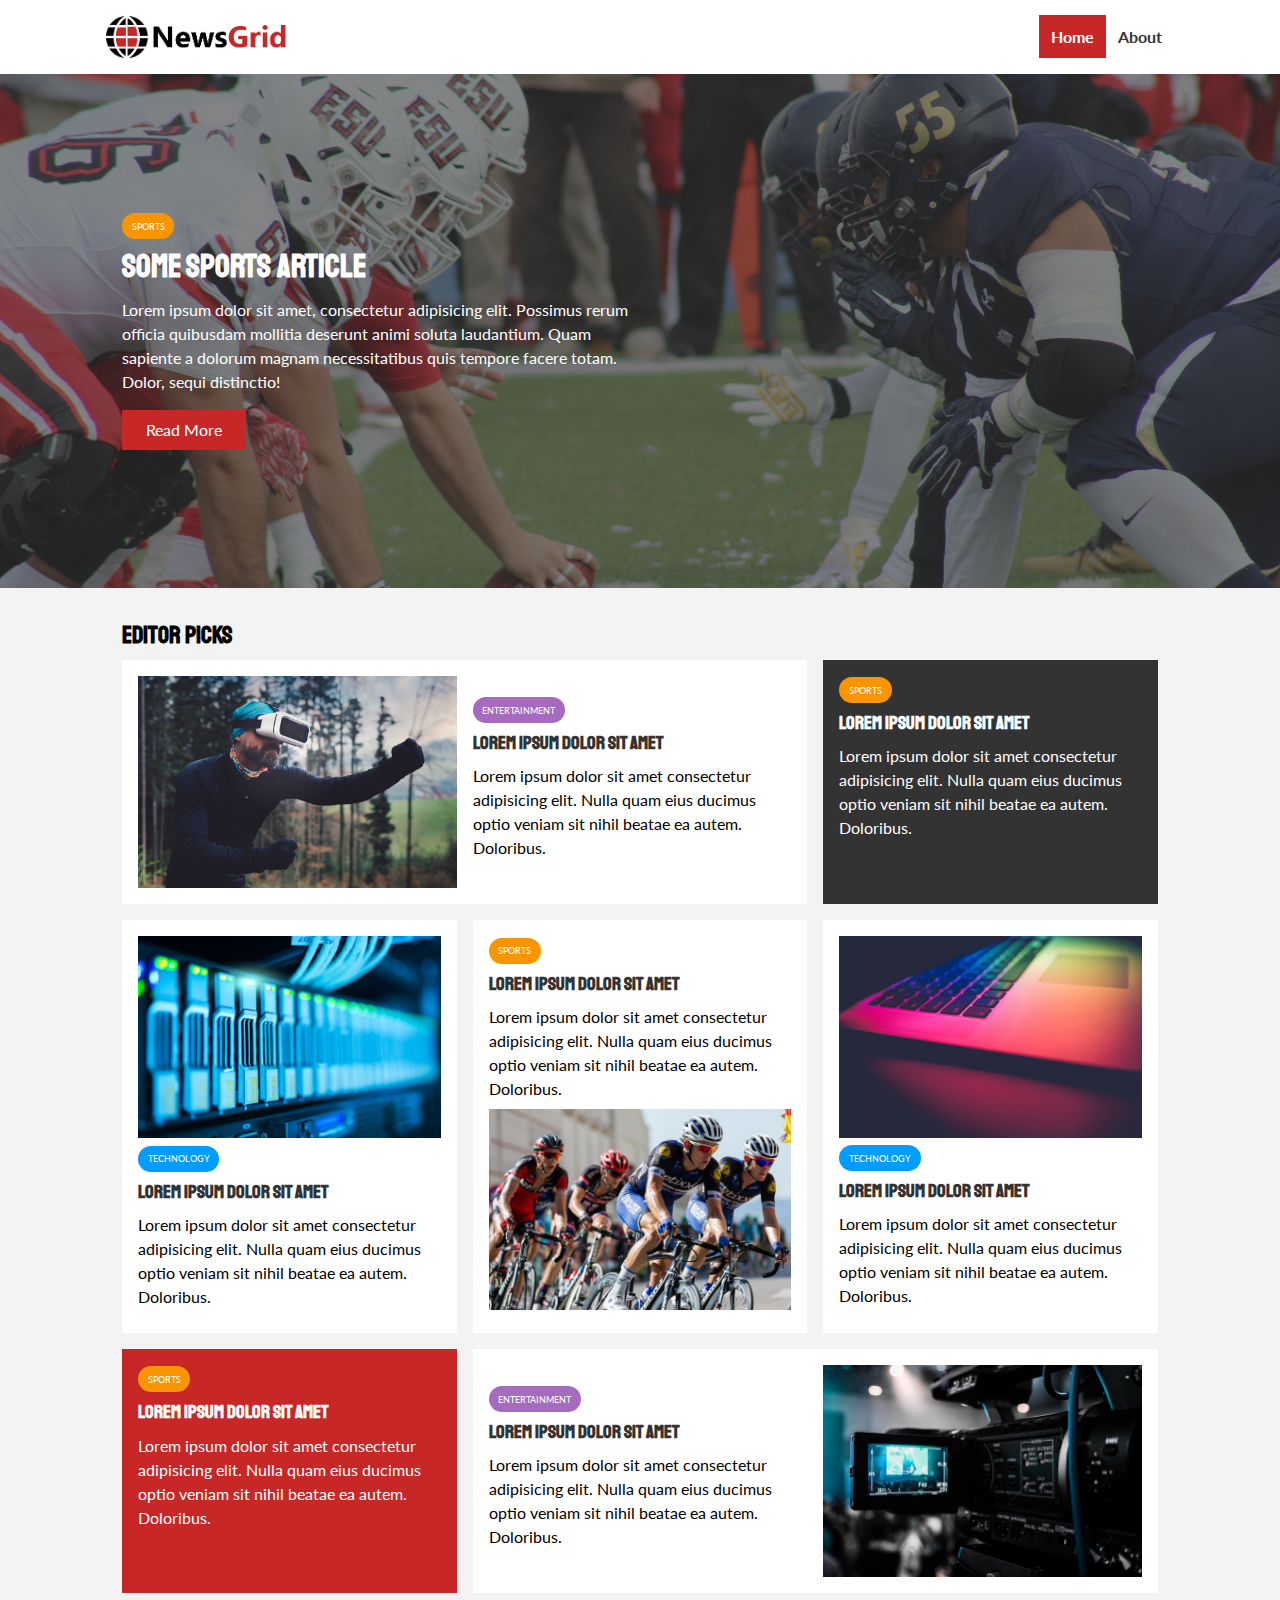
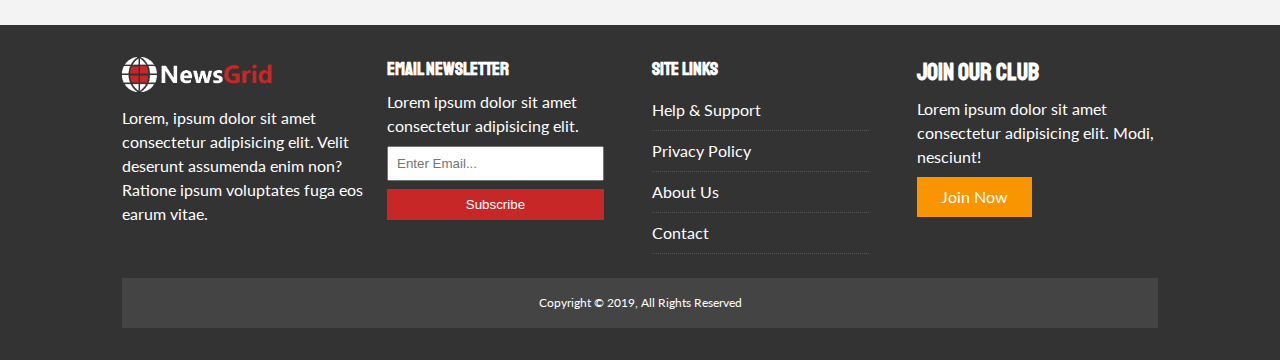
==== index.html @ 5ea155ee "main" ====
<!DOCTYPE html>
<html lang="en">
<head>
  <meta charset="UTF-8">
  <meta name="viewport" content="width=device-width, initial-scale=1.0">
  <meta http-equiv="X-UA-Compatible" content="ie=edge">
  <link rel="stylesheet" href="https://use.fontawesome.com/releases/v5.6.3/css/all.css" integrity="sha384-UHRtZLI+pbxtHCWp1t77Bi1L4ZtiqrqD80Kn4Z8NTSRyMA2Fd33n5dQ8lWUE00s/" crossorigin="anonymous">
  <link href="https://fonts.googleapis.com/css?family=Lato|Staatliches" rel="stylesheet">
  <link rel="stylesheet" href="style.css">
  <link rel="stylesheet" media="screen and (max-width: 768px)" href="mobile.css">
  <link rel="shortcut icon" type="image/x-icon" href="favicon.ico">
  <title>NewsGrid | Latest News</title>
</head>
<body>
  <nav id="main-nav">
    <div class="container">
      <img src="logo.png" alt="NewsGrid" class="logo">
      <div class="social">
        <a href="http://facebook.com" target="_blank"><i class="fab fa-facebook fa-2x"></i></a>
        <a href="http://twitter.com" target="_blank"><i class="fab fa-twitter fa-2x"></i></a>
        <a href="http://instagram.com" target="_blank"><i class="fab fa-instagram fa-2x"></i></a>
        <a href="http://youtube.com" target="_blank"><i class="fab fa-youtube fa-2x"></i></a>
      </div>
      <ul>
        <li><a class="current" href="index.html">Home</a></li>
        <li><a href="about.html">About</a></li>
      </ul>
    </div>
  </nav>

  <!-- Showcase -->
  <header id="showcase">
    <div class="container">
      <div class="showcase-container">
        <div class="showcase-content">
          <div class="category category-sports">Sports</div>
          <h1>Some Sports Article</h1>
          <p>Lorem ipsum dolor sit amet, consectetur adipisicing elit. Possimus rerum officia quibusdam mollitia deserunt animi soluta laudantium. Quam sapiente a dolorum magnam necessitatibus quis tempore facere totam. Dolor, sequi distinctio!</p>
          <a href="article.html" class="btn btn-primary">Read More</a>
        </div>
      </div>
    </div>
  </header>

  <!-- Home Articles -->
  <section id="home-articles" class="py-2">
    <div class="container">
        <h2>Editor Picks</h2>
        <div class="articles-container">
          <article class="card">
            <img src="ent1.jpg" alt="">
            <div>
              <div class="category category-ent">Entertainment</div>
              <h3>
                <a href="article.html">Lorem ipsum dolor sit amet</a>
              </h3>
              <p>Lorem ipsum dolor sit amet consectetur adipisicing elit. Nulla quam eius ducimus optio veniam sit nihil beatae ea autem. Doloribus.</p>
            </div>
          </article>
          <article class="card bg-dark">
            <div class="category category-sports">Sports</div>
            <h3>
              <a href="article.html">Lorem ipsum dolor sit amet</a>
            </h3>
            <p>Lorem ipsum dolor sit amet consectetur adipisicing elit. Nulla quam eius ducimus optio veniam sit nihil beatae ea autem. Doloribus.</p>
          </article>
          <article class="card">
            <img src="tech1.jpg" alt="">
            <div class="category category-tech">Technology</div>
            <h3>
              <a href="article.html">Lorem ipsum dolor sit amet</a>
            </h3>
            <p>Lorem ipsum dolor sit amet consectetur adipisicing elit. Nulla quam eius ducimus optio veniam sit nihil beatae ea autem. Doloribus.</p>
          </article>
          <article class="card">
            <div class="category category-sports">Sports</div>
            <h3>
              <a href="article.html">Lorem ipsum dolor sit amet</a>
            </h3>
            <p>Lorem ipsum dolor sit amet consectetur adipisicing elit. Nulla quam eius ducimus optio veniam sit nihil beatae ea autem. Doloribus.</p>
            <img src="sports1.jpg" alt="">
          </article>
          <article class="card">
            <img src="tech2.jpg" alt="">
            <div class="category category-tech">Technology</div>
            <h3>
              <a href="article.html">Lorem ipsum dolor sit amet</a>
            </h3>
            <p>Lorem ipsum dolor sit amet consectetur adipisicing elit. Nulla quam eius ducimus optio veniam sit nihil beatae ea autem. Doloribus.</p>
          </article>
          <article class="card bg-primary">
            <div class="category category-sports">Sports</div>
            <h3>
              <a href="article.html">Lorem ipsum dolor sit amet</a>
            </h3>
            <p>Lorem ipsum dolor sit amet consectetur adipisicing elit. Nulla quam eius ducimus optio veniam sit nihil beatae ea autem. Doloribus.</p>
          </article>
          <article class="card">
            <div>
              <div class="category category-ent">Entertainment</div>
              <h3>
                <a href="article.html">Lorem ipsum dolor sit amet</a>
              </h3>
              <p>Lorem ipsum dolor sit amet consectetur adipisicing elit. Nulla quam eius ducimus optio veniam sit nihil beatae ea autem. Doloribus.</p>
            </div>
            <img src="ent2.jpg" alt="">
          </article>
        </div>
    </div>
  </section>

  <!-- Footer -->
  <footer id="main-footer" class="py-2">
    <div class="container footer-container">
      <div>
        <img src="logo_light.png" alt="NewsGrid">
        <p>Lorem, ipsum dolor sit amet consectetur adipisicing elit. Velit deserunt assumenda enim non? Ratione ipsum voluptates fuga eos earum vitae.</p>
      </div>
      <div>
        <h3>Email Newsletter</h3>
        <p>Lorem ipsum dolor sit amet consectetur adipisicing elit.</p>
        <form>
          <input type="email" placeholder="Enter Email...">
          <input type="submit" value="Subscribe" class="btn btn-primary">
        </form>
      </div>
      <div>
        <h3>Site Links</h3>
        <ul class="list">
          <li><a href="#">Help & Support</a></li>
          <li><a href="#">Privacy Policy</a></li>
          <li><a href="#">About Us</a></li>
          <li><a href="#">Contact</a></li>
        </ul>
      </div>
      <div>
        <h2>Join Our Club</h2>
        <p>Lorem ipsum dolor sit amet consectetur adipisicing elit. Modi, nesciunt!</p>
        <a href="#" class="btn btn-secondary">Join Now</a>
      </div>
      <div>
        <p>
          Copyright &copy; 2019, All Rights Reserved
        </p>
      </div>
    </div>
  </footer>

</body>
</html>
---- style.css ----
:root {
  --primary-color: #c72727;
  --secondary-color: #f99500;
  --light-color: #f3f3f3;
  --dark-color: #333;
  --max-width: 1100px;
}

.category {
  --sports-color: #f99500;
  --ent-color: #a66bbe;
  --tech-color: #009cff;
}

* {
  margin: 0;
  padding: 0;
  box-sizing: border-box;
}

body {
  font-family: 'Lato', sans-serif;
  line-height: 1.5;
  background: var(--light-color);
}

a {
  color: #333;
  text-decoration: none;
}

ul {
  list-style: none;
}

p {
  margin: .5rem 0;
}

img {
  width: 100%;
}

h1, h2, h3, h4, h5, h6 {
  font-family: 'Staatliches', cursive;
  margin-bottom: .55rem;
  line-height: 1.3;
}

/* Utility */
.container {
  max-width: var(--max-width);
  margin: auto;
  padding: 0 2rem;
  overflow: hidden;
}

.category {
  display: inline-block;
  color: #fff;
  font-size: 0.55rem;
  text-transform: uppercase;
  padding: 0.4rem 0.6rem;
  border-radius: 15px;
  margin-bottom: 0.5rem;
}

.category-sports { background: var(--sports-color) }
.category-ent { background: var(--ent-color) }
.category-tech { background: var(--tech-color) }

.btn {
  display: inline-block;
  border: none;
  background: var(--dark-color);
  color: #fff;
  padding: 0.5rem 1.5rem;
}

.btn-light { background: var(--light-color) }
.btn-primary { background: var(--primary-color) }
.btn-secondary { background: var(--secondary-color) }

.btn-block {
  display: block;
  width: 100%;
  text-align: center;
}

.btn:hover {
  opacity: 0.9;
}

.card {
  background: #fff;
  padding: 1rem;
}

.bg-dark {
  background: var(--dark-color);
  color: #fff;
}

.bg-primary {
  background: var(--primary-color);
  color: #fff;
}

.bg-secondary {
  background: var(--secondary-color);
  color: #fff;
}

.bg-dark h1,
.bg-dark h2,
.bg-dark h3,
.bg-dark a,
.bg-primary h1,
.bg-primary h2,
.bg-primary h3,
.bg-primary a,
.bg-secondary h1,
.bg-secondary h2,
.bg-secondary h3,
.bg-secondary a {
  color: #fff;
}

.py-1 { padding: 1.5rem 0 }
.py-2 { padding: 2rem 0 }
.py-3 { padding: 3rem 0 }
.p-1 { padding: 1.5rem }
.p-2 { padding: 2rem }
.p-3 { padding: 3rem }

.l-heading {
  font-size: 3rem;
}

.list li {
  padding: .5rem 0;
  border-bottom: #555 dotted 1px;
  width: 90%;
}

.list li a:hover {
  color: var(--primary-color) !important;
}

/* Inner page grid container */
.page-container {
  display: grid;
  grid-template-columns: 5fr 2fr;
  margin: 2rem 0;
  grid-gap: 1.5rem;
}

.page-container > *:first-child {
  grid-row: 1 / span 3;
}

/* Navigation */
#main-nav {
  background: #fff;
  position: sticky;
  top: 0;
  z-index: 2;
}

#main-nav .container {
  display: grid;
  grid-template-columns: 6fr 3fr 2fr;
  padding: 1rem;
  align-items: center;
}

#main-nav .logo {
  width: 180px;
}

#main-nav ul {
  justify-self: end;
  display: flex;
}

#main-nav ul li a {
  padding: 0.75rem;
  font-weight: bold;
}

#main-nav ul li a.current {
  background: var(--primary-color);
  color: #fff;
}

#main-nav ul li a:hover {
  background: var(--light-color);
  color: var(--dark-color);
}

#main-nav .social {
  justify-self: center;
}

#main-nav .social i {
  color: #777;
  margin-right: .5rem;
}

/* Showcase */
#showcase {
  color: #fff;
  background: #333;
  padding: 2rem;
  position: relative;
}

#showcase:before {
  content: '';
  background: url('featured.jpg') no-repeat center center/cover;
  position: absolute;
  top: 0;
  left: 0;
  width: 100%;
  height: 100%;
  opacity: 0.4;
}

#showcase .showcase-container {
  display: grid;
  grid-template-columns: repeat(2, 1fr);
  justify-content: center;
  align-items: center;
  height: 50vh;
}

#showcase .showcase-content {
  z-index: 1;
}

#showcase .showcase-content p {
  margin-bottom: 1rem;
}

/* Home Articles */
#home-articles .articles-container {
  display: grid;
  grid-template-columns: repeat(3, 1fr);
  grid-gap: 1rem;
}

#home-articles .articles-container > *:first-child,
#home-articles .articles-container > *:last-child {
  display: grid;
  grid-template-columns: repeat(2, 1fr);
  grid-gap: 1rem;
  align-items: center;
  grid-column: 1 / span 2;
}

#home-articles .articles-container > *:last-child {
  grid-column: 2 / span 2;
}

#article .meta {
  display: flex;
  justify-content: space-between;
  align-items: center;
  background: #eee;
  padding: 0.5rem;
}

#article .meta .category {
  margin-top: 0.4rem;
}

/* Footer */
#main-footer {
  background: var(--dark-color);
  color: #fff;
}

#main-footer img {
  width: 150px;
}

#main-footer a {
  color: #fff;
}

#main-footer .footer-container {
  display: grid;
  grid-template-columns: repeat(4, 1fr);
  grid-gap: 1.5rem;
}

#main-footer .footer-container > *:last-child {
  background: #444;
  grid-column: 1 / span 4;
  padding: .5rem;
  text-align: center;
  font-size: 0.75rem;
}

#main-footer .footer-container input[type='email'] {
  width: 90%;
  padding: 0.5rem;
  margin-bottom: 0.5rem;
}

#main-footer .footer-container input[type='submit'] {
  width: 90%;
}
---- mobile.css ----
/* Navigation */
#main-nav .social {
  display: none;
}

#main-nav .container {
  grid-template-columns: 1fr;
  grid-gap: 1.2rem;
}

#main-nav ul,
#main-nav .logo {
  justify-self: center;
}

#main-nav ul li a {
  padding: 0.50rem;
}

#home-articles .articles-container {
  grid-template-columns: repeat(2, 1fr);
}

#home-articles .articles-container > *:first-child,
#home-articles .articles-container > *:last-child {
  grid-template-columns: 1fr;
  grid-column: 1;
}

@media(max-width: 600px) {
  /* Stack Grid Items */
  #showcase .showcase-container,
  #home-articles .articles-container,
  #main-footer .footer-container {
    grid-template-columns: 1fr;
  }

  #main-footer .footer-container > *:last-child {
    grid-column: 1;
  }

  #main-footer .footer-container > *:first-child,
  #main-footer .footer-container > *:nth-child(2){
    border-bottom: #444 dotted 1px;
    padding-bottom: 1rem;
  }

  .page-container {
    grid-template-columns: 1fr;
    text-align: center;
  }

  .page-container > *:first-child {
    grid-row: 1;
  }

  .l-heading {
    font-size: 2rem;
  }
}
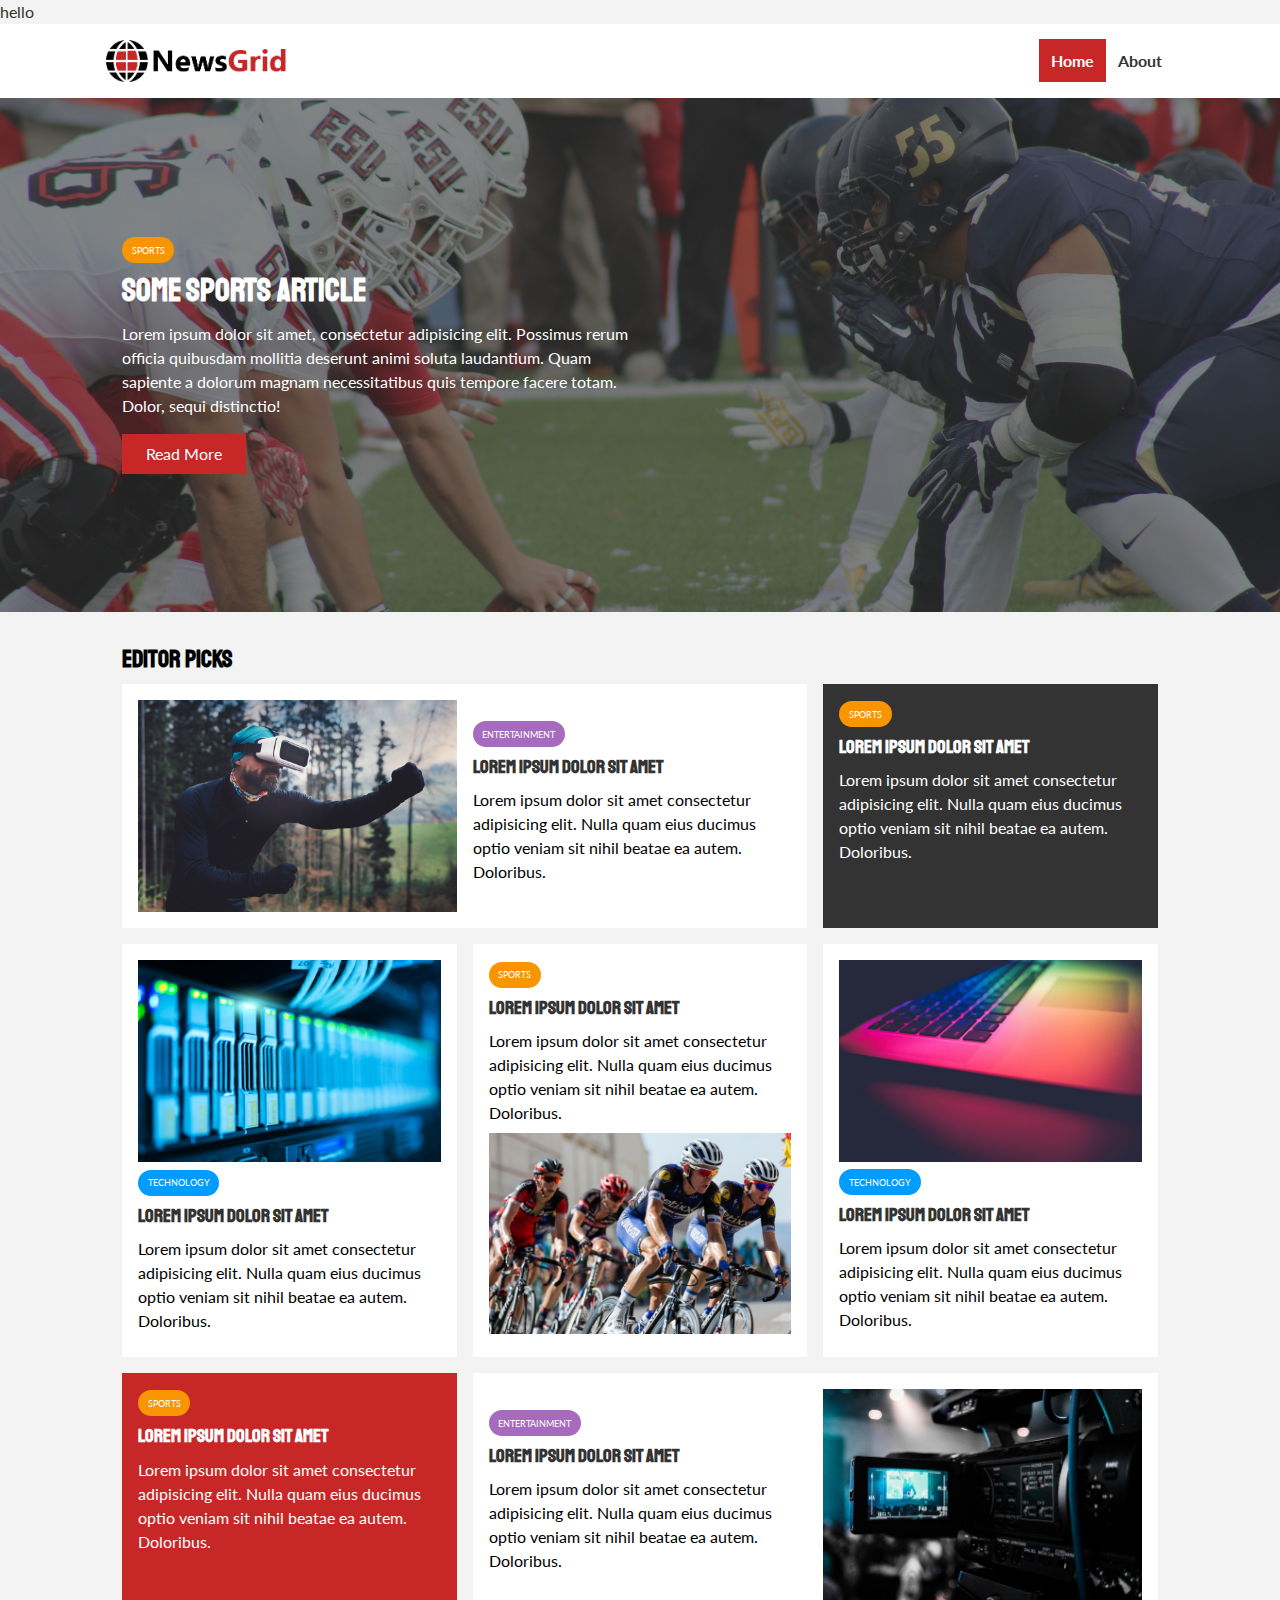
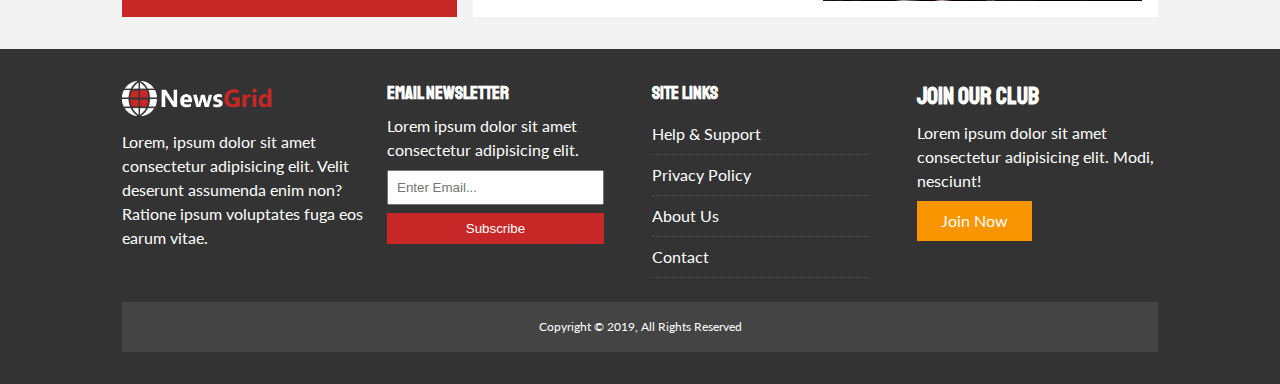
==== commit a1b399e0: "Update index.html" ====
--- a/index.html
+++ b/index.html
@@ -12,6 +12,7 @@
   <title>NewsGrid | Latest News</title>
 </head>
 <body>
+  <a href="signup.php">hello</a>
   <nav id="main-nav">
     <div class="container">
       <img src="logo.png" alt="NewsGrid" class="logo">
@@ -147,4 +148,4 @@
   </footer>
 
 </body>
-</html>+</html>
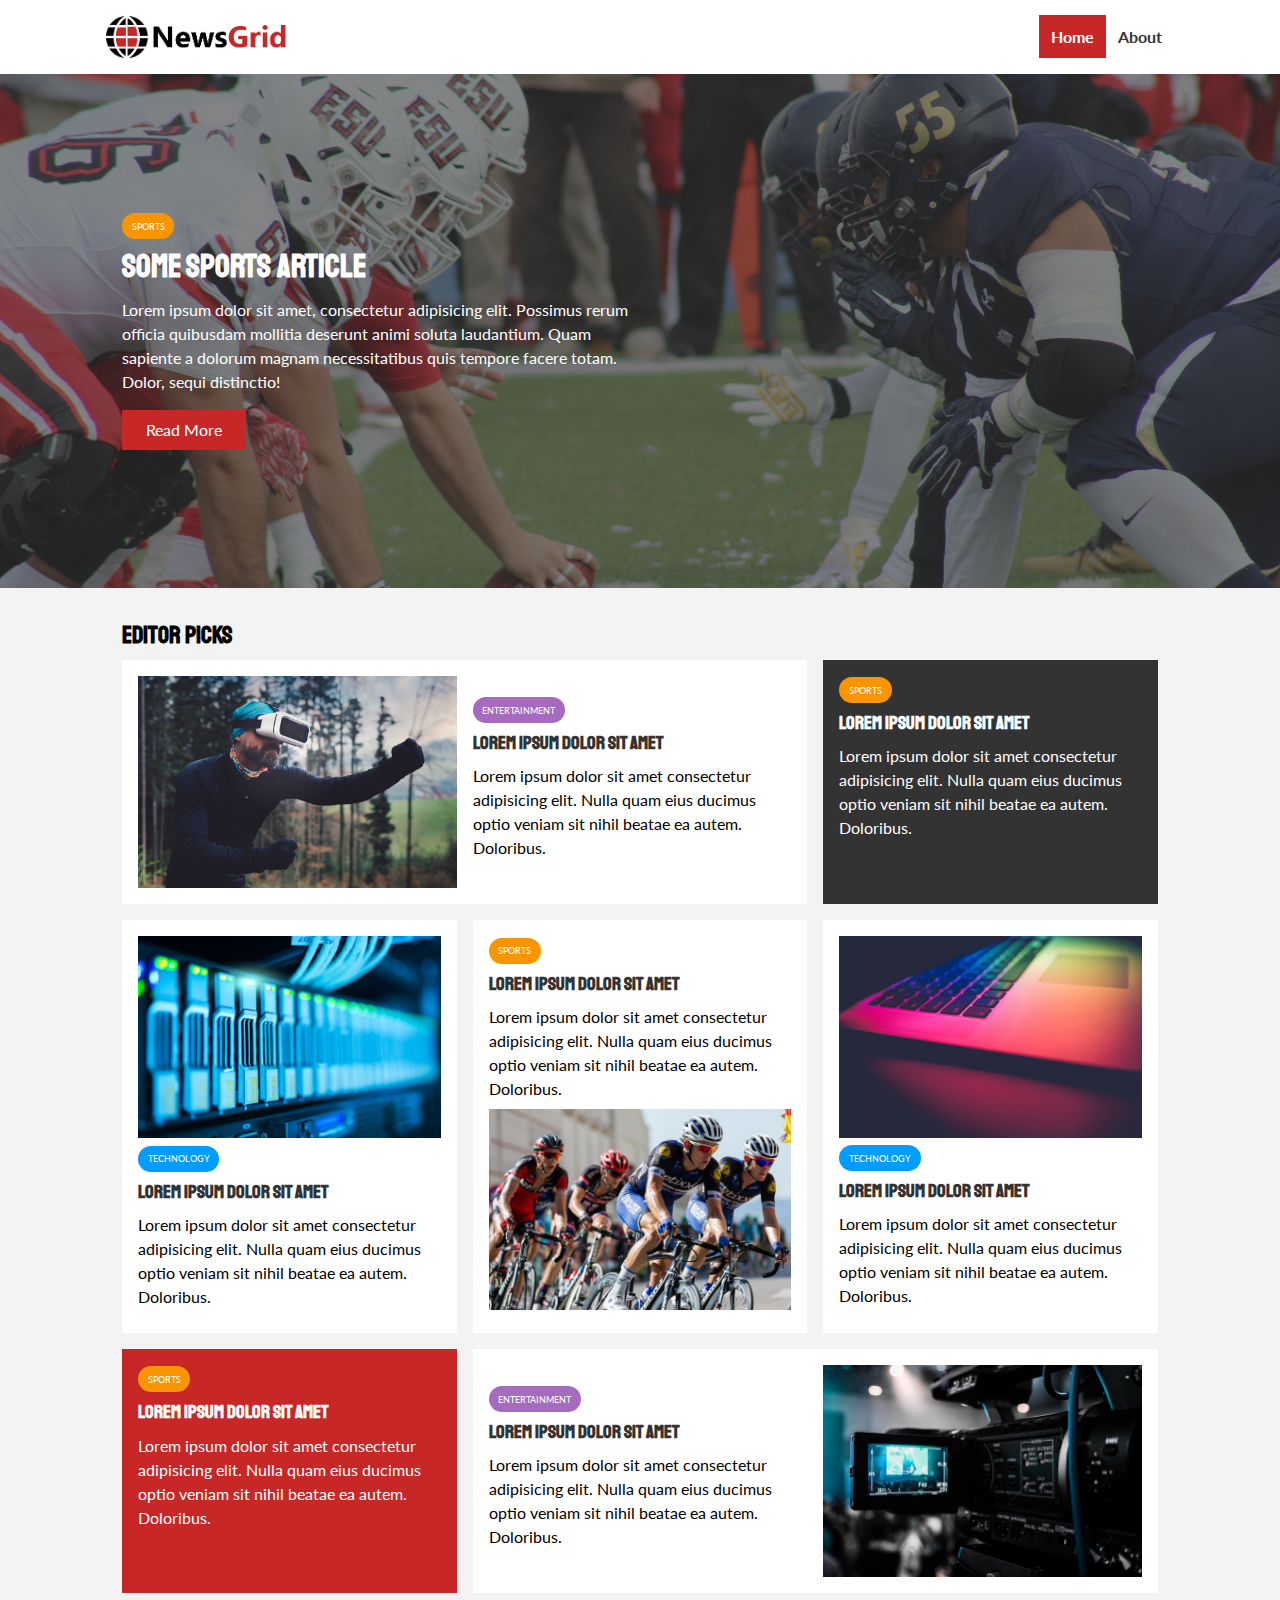
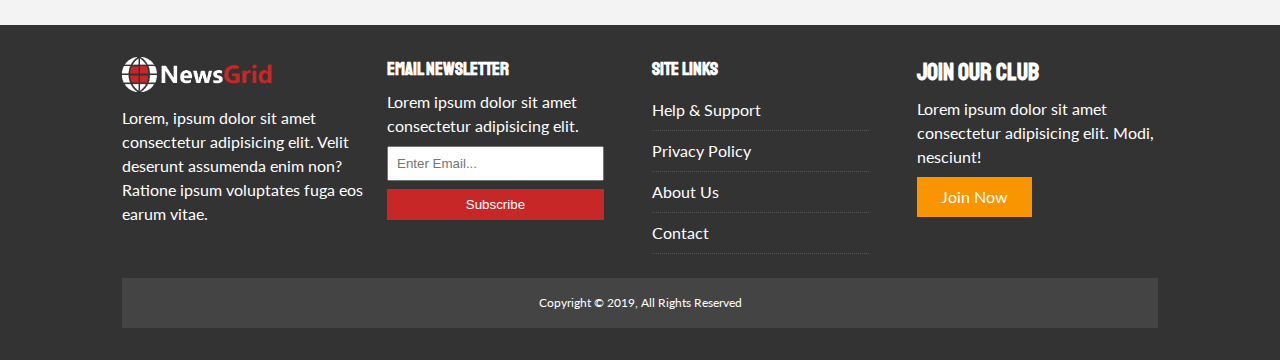
==== commit d893bac3: "Update index.html" ====
--- a/index.html
+++ b/index.html
@@ -12,12 +12,13 @@
   <title>NewsGrid | Latest News</title>
 </head>
 <body>
-  <a href="signup.php">hello</a>
+
   <nav id="main-nav">
     <div class="container">
       <img src="logo.png" alt="NewsGrid" class="logo">
       <div class="social">
-        <a href="http://facebook.com" target="_blank"><i class="fab fa-facebook fa-2x"></i></a>
+          
+        <a href="signup.php" target="_blank"><i class="fab fa-facebook fa-2x"></i></a>
         <a href="http://twitter.com" target="_blank"><i class="fab fa-twitter fa-2x"></i></a>
         <a href="http://instagram.com" target="_blank"><i class="fab fa-instagram fa-2x"></i></a>
         <a href="http://youtube.com" target="_blank"><i class="fab fa-youtube fa-2x"></i></a>
